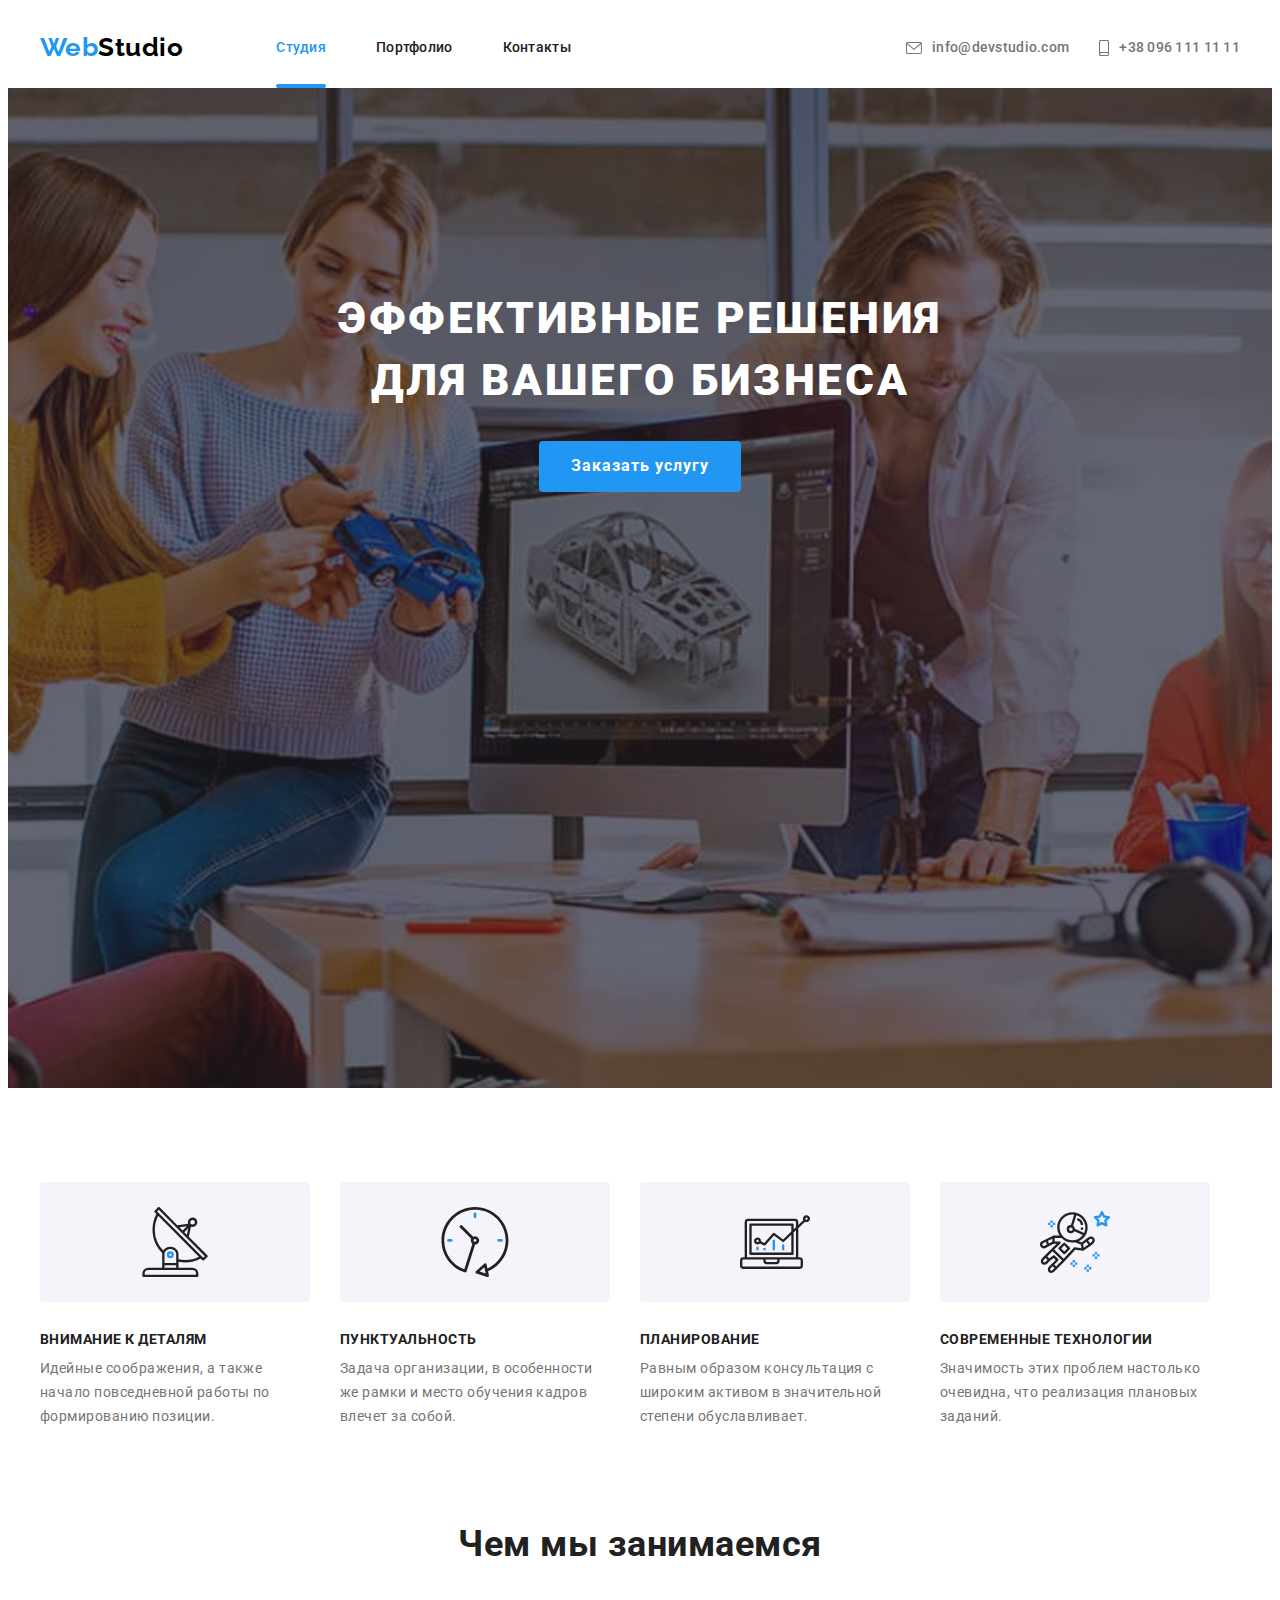
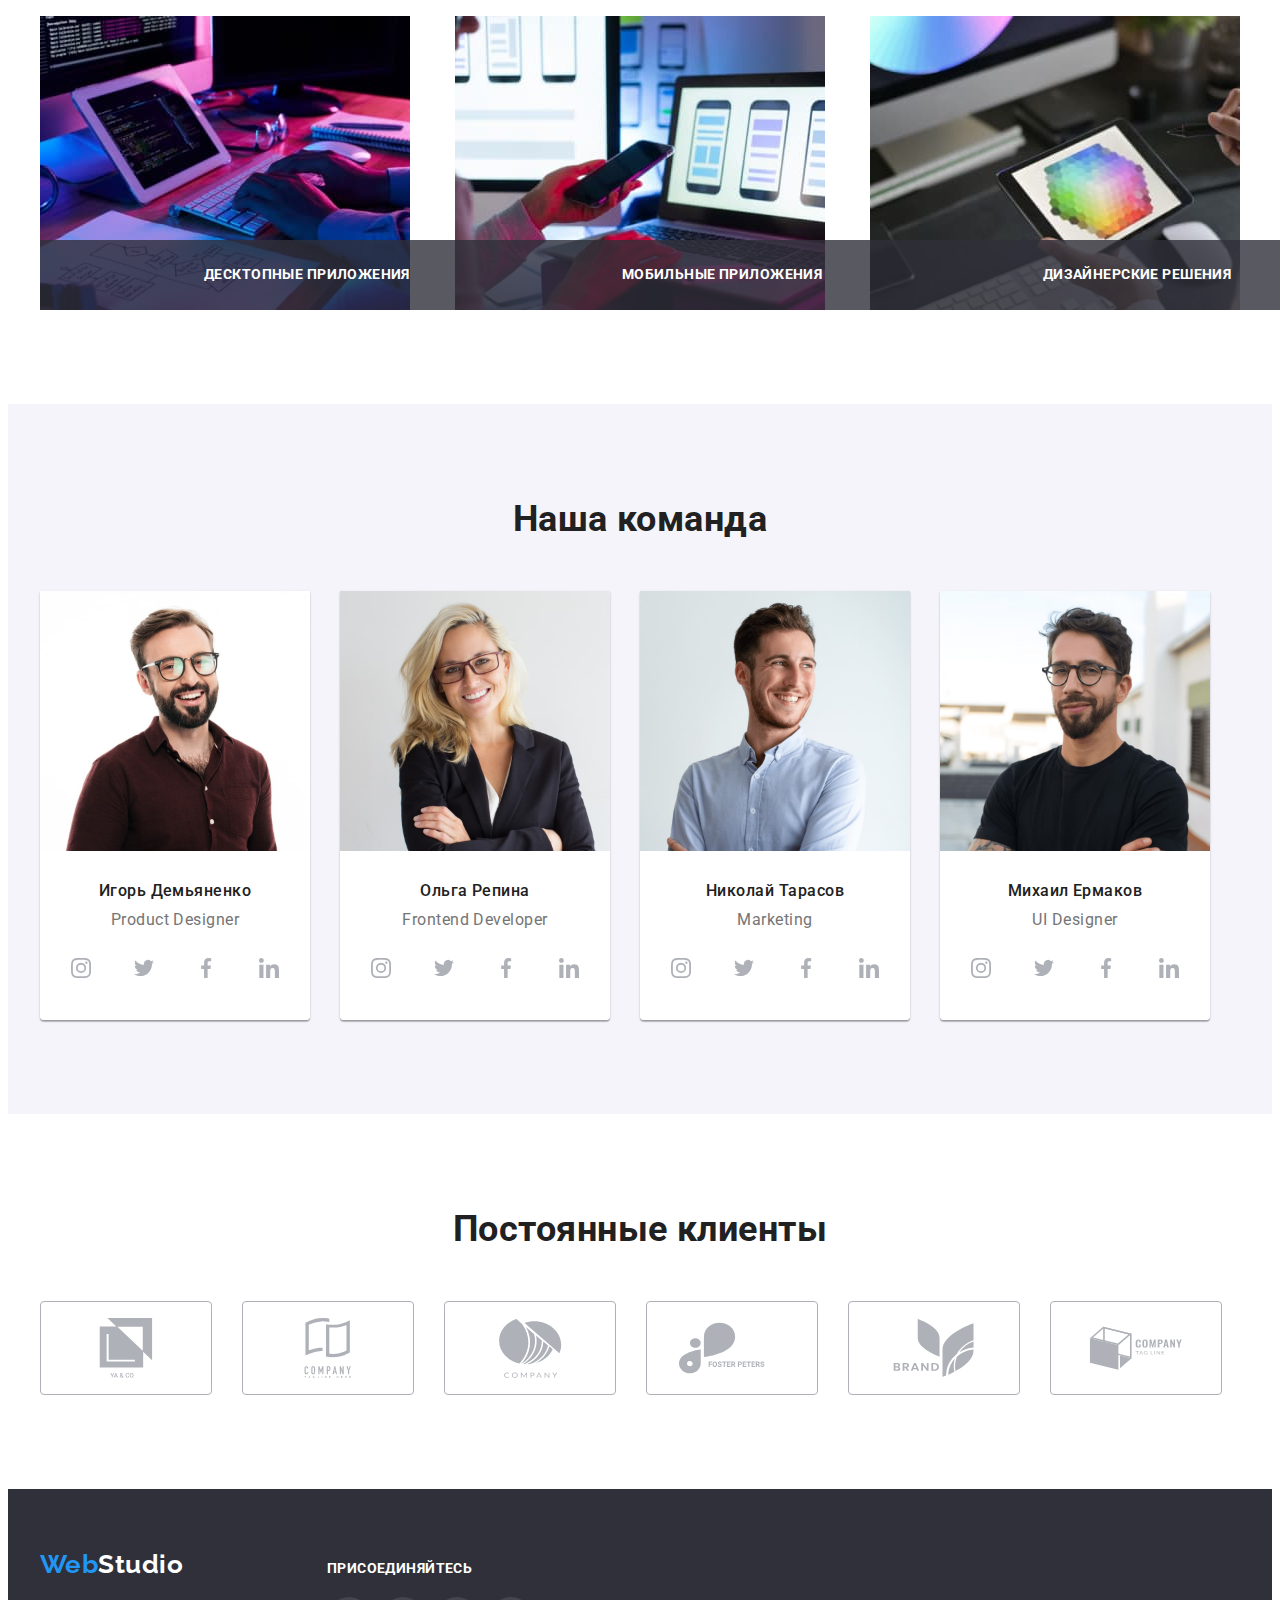
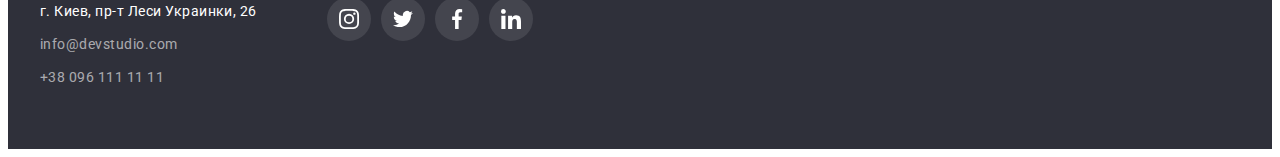
==== index.html @ 63c19084 "added files" ====
<!DOCTYPE html>
<html lang="ru">
<head>
    <meta charset="UTF-8">
    <meta name="viewport" content="width=device-width, initial-scale=1.0">
    <title>WebStudio</title>
    <link rel="preconnect" href="https://fonts.gstatic.com">
    <link rel="stylesheet" href="https://cdnjs.cloudflare.com/ajax/libs/animate.css/4.1.1/animate.min.css"/>   
    <link href="https://fonts.googleapis.com/css2?family=Raleway:wght@700&family=Roboto:wght@400;500;700;900&display=swap" rel="stylesheet">
    <link rel="stylesheet" href="https://cdnjs.cloudflare.com/ajax/libs/modern-normalize/1.0.0/modern-normalize.min.css" integrity="sha512-ISS7cAi1PEhQ8jnbJpJZMd29NlhNj4AWYyLOSp2CE/CsHxTCu+r+t0D2yoJudVrd0/8fTVPUVDzY5Tvli75u/g==" crossorigin="anonymous" />
    <link rel="stylesheet" href="./css/style.css">
</head>
<body>

    <!-- Header -->
    <header class="page-header">
        <div class="container header-container">
            <nav class="page-nav">
                <a href="./index.html" class="header-logo animate__rubberBand"><span class="web-logo">Web</span>Studio</a>
    
                <ul class="nav-list list">
                    <li class="item">
                        <a href="./index.html" class="link current">Студия</a>
                    </li>
                    <li class="item">
                        <a href="./portfolio.html" class="link">Портфолио</a>
                    </li>
                    <li class="item">
                        <a href="#!" class="link">Контакты</a>
                    </li>
                </ul>
            </nav>  
                <ul class="contacts-list list">
                    <li class="item">
                        <a href="mailto:info@devstudio.com" class="link">
                            <svg class="icon" width="16" height="12" >
                                <use href="./img/symbol-defs.svg#envelope"></use>
                            </svg>
                            info@devstudio.com
                        </a>
                    </li>
                    <li class="item">
                        <a href="tel:+380961111111" class="link">
                            <svg class="icon" width="10" height="16">
                                <use href="./img/symbol-defs.svg#smartphone"></use>
                            </svg>
                            +38 096 111 11 11
                        </a>
                    </li>
                </ul>
        </div>
    </header>

    <main>
            <!-- Hero section -->
            <section class="hero-section">
                <h1>Эффективные решения <br> для вашего бизнеса</h1>
                <button data-modal-open type="button">Заказать услугу</button>
            </section>
            
            <!-- Benefits -->
            <section class="benefits section-padding">
                <div class="container">   
                    <h2 class="visually-hidden">Особенности</h2>
                    <ul class="benefits-list list">
                        
                        <li class="item">
                            <div class="icon-container">
                               <svg class="icon" width="70" height="70"> 
                                    <use href="./img/symbol-defs.svg#antenna-icon"></use>
                               </svg> 
                            </div>
                            <h3 class="title">Внимание к деталям</h3>
                            <p>Идейные соображения, а также начало повседневной работы по формированию позиции.</p>
                        </li>

                        <li class="item">
                            <div class="icon-container">
                                <svg class="icon" width="70" height="70">
                                    <use href="./img/symbol-defs.svg#clock-icon"></use>
                                </svg>
                            </div>
                            <h3 class="title">Пунктуальность</h3>
                            <p>Задача организации, в особенности же рамки и место обучения кадров влечет за собой.</p>
                        </li>

                        <li class="item">
                            <div class="icon-container">
                                <svg class="icon" width="70" height="70">
                                    <use href="./img/symbol-defs.svg#diagram-icon"></use>
                                </svg>
                            </div>
                            <h3 class="title">Планирование</h3>
                            <p>Равным образом консультация с широким активом в значительной степени обуславливает.</p>
                        </li>

                        <li class="item">
                            <div class="icon-container">
                                <svg class="icon" width="70" height="70">
                                    <use href="./img/symbol-defs.svg#astronaut-icon"></use>
                                </svg>
                            </div>
                            <h3 class="title">Современные технологии</h3>
                            <p>Значимость этих проблем настолько очевидна, что реализация плановых заданий.</p>
                        </li>
                    </ul>
                </div>
            </section>

            <!-- What we're doing -->
            <section class="occupation">
                <div class="container">
                    <h2>Чем мы занимаемся</h2>
                    <ul class="occupation-list list">
                        <li class="item">
                            <div class="occupation-tumb">
                                <img src="./img/box1.jpg" alt="Десктопные приложения" width="370" height="294">
                                <p class="text">Десктопные приложения</p>
                            </div>
                        </li>
                        <li class="item">
                            <div class="occupation-tumb">
                                <img src="./img/box2.jpg" alt="Мобильные приложения" width="370" height="294">
                                <p class="text">Мобильные приложения</p>
                            </div>
                        </li>
                        <li class="item">
                            <div class="occupation-tumb">
                                <img src="./img/box3.jpg" alt="Дизайнерские решения" width="370" height="294">
                                <p class="text">Дизайнерские решения</p>
                            </div>
                        </li>
                    </ul>
                </div> 
            </section>
            

            <!-- Our Team -->
            <section class="team-section section-padding">
                <div class="container">
                    <h2>Наша команда</h2>
                    <ul class="team-section-list list">
                        <li class="item">
                            <img class="image" src="./img/teambox1.jpg" alt="Игорь Демьяненко" width="270" height="260">
                            <div class="desc">
                                <h3 class="title">Игорь Демьяненко</h3>
                                <p class="text" lang="en">Product Designer</p>
                                
                                <ul class="social-list list">
                                    <li class="item">
                                        <a href="https://www.instagram.com/" target="_blank" rel="noopener noreferrer" class="link" aria-label="instagram">
                                            <svg class="icon" width="20" height="20">
                                                <use href="./img/symbol-defs.svg#instagram"></use>
                                            </svg>
                                        </a>
                                    </li>
                                    <li class="item">
                                        <a href="https://twitter.com/" target="_blank" rel="noopener noreferrer" class="link" aria-label="twitter">
                                            <svg class="icon" width="20" height="20">
                                                <use href="./img/symbol-defs.svg#twitter"></use>
                                            </svg>
                                        </a>
                                    </li>
                                    <li class="item">
                                        <a href="https://www.facebook.com/" target="_blank" rel="noopener noreferrer" class="link" aria-label="facebook">
                                            <svg class="icon" width="20" height="20">
                                                <use href="./img/symbol-defs.svg#facebook"></use>
                                            </svg>
                                        </a>
                                    </li>
                                    <li class="item">
                                        <a href="https://www.linkedin.com/" target="_blank" rel="noopener noreferrer" class="link" aria-label="linkedin">
                                            <svg class="icon" width="20" height="20">
                                                <use href="./img/symbol-defs.svg#linkedin"></use>
                                            </svg>
                                        </a>
                                    </li>
                                </ul>
                            </div>
                            
                        </li>

                        <li class="item">
                            <img class="image" src="./img/teambox2.jpg" alt="Ольга Репина" width="270" height="260">
                            <div class="desc">
                                <h3 class="title">Ольга Репина</h3>
                                <p class="text" lang="en">Frontend Developer</p>
                               
                                <ul class="social-list list">
                                    <li class="item">
                                        <a href="https://www.instagram.com/" target="_blank" rel="noopener noreferrer" class="link" aria-label="instagram">
                                            <svg class="icon" width="20" height="20">
                                                <use href="./img/symbol-defs.svg#instagram"></use>
                                            </svg>
                                        </a>
                                    </li>
                                    <li class="item">
                                        <a href="https://twitter.com/" target="_blank" rel="noopener noreferrer" class="link" aria-label="twitter">
                                            <svg class="icon" width="20" height="20">
                                                <use href="./img/symbol-defs.svg#twitter"></use>
                                            </svg>
                                        </a>
                                    </li>
                                    <li class="item">
                                        <a href="https://www.facebook.com/" target="_blank" rel="noopener noreferrer" class="link" aria-label="facebook">
                                            <svg class="icon" width="20" height="20">
                                                <use href="./img/symbol-defs.svg#facebook"></use>
                                            </svg>
                                        </a>
                                    </li>
                                    <li class="item">
                                        <a href="https://www.linkedin.com/" target="_blank" rel="noopener noreferrer" class="link" aria-label="linkedin">
                                            <svg class="icon" width="20" height="20">
                                                <use href="./img/symbol-defs.svg#linkedin"></use>
                                            </svg>
                                        </a>
                                    </li>
                                </ul>
                            </div>
                        </li>

                        <li class="item">
                            <img class="image" src="./img/teambox3.jpg" alt="Николай Тарасов" width="270" height="260">
                            <div class="desc">
                                <h3 class="title">Николай Тарасов</h3>
                                <p class="text" lang="en">Marketing</p>

                                <ul class="social-list list">
                                    <li class="item">
                                        <a href="https://www.instagram.com/" target="_blank" rel="noopener noreferrer" class="link" aria-label="instagram">
                                            <svg class="icon" width="20" height="20">
                                                <use href="./img/symbol-defs.svg#instagram"></use>
                                            </svg>
                                        </a>
                                    </li>
                                    <li class="item">
                                        <a href="https://twitter.com/" target="_blank" rel="noopener noreferrer" class="link" aria-label="twitter">
                                            <svg class="icon" width="20" height="20">
                                                <use href="./img/symbol-defs.svg#twitter"></use>
                                            </svg>
                                        </a>
                                    </li>
                                    <li class="item">
                                        <a href="https://www.facebook.com/" target="_blank" rel="noopener noreferrer" class="link" aria-label="facebook">
                                            <svg class="icon" width="20" height="20">
                                                <use href="./img/symbol-defs.svg#facebook"></use>
                                            </svg>
                                        </a>
                                    </li>
                                    <li class="item">
                                        <a href="https://www.linkedin.com/" target="_blank" rel="noopener noreferrer" class="link" aria-label="linkedin">
                                            <svg class="icon" width="20" height="20">
                                                <use href="./img/symbol-defs.svg#linkedin"></use>
                                            </svg>
                                        </a>
                                    </li>
                                </ul>
                            </div>
                        </li>

                        <li class="item">
                            <img class="image" src="./img/teambox4.jpg" alt="Михаил Ермаков" width="270" height="260">
                            <div class="desc">
                                <h3 class="title">Михаил Ермаков</h3>
                                <p class="text" lang="en">UI Designer</p>

                                <ul class="social-list list">
                                    <li class="item">
                                        <a href="https://www.instagram.com/" target="_blank" rel="noopener noreferrer" class="link" aria-label="instagram">
                                            <svg class="icon" width="20" height="20">
                                                <use href="./img/symbol-defs.svg#instagram"></use>
                                            </svg>
                                        </a>
                                    </li>
                                    <li class="item">
                                        <a href="https://twitter.com/" target="_blank" rel="noopener noreferrer" class="link" aria-label="twitter">
                                            <svg class="icon" width="20" height="20">
                                                <use href="./img/symbol-defs.svg#twitter"></use>
                                            </svg>
                                        </a>
                                    </li>
                                    <li class="item">
                                        <a href="https://www.facebook.com/" target="_blank" rel="noopener noreferrer" class="link" aria-label="facebook">
                                            <svg class="icon" width="20" height="20">
                                                <use href="./img/symbol-defs.svg#facebook"></use>
                                            </svg>
                                        </a>
                                    </li>
                                    <li class="item">
                                        <a href="https://www.linkedin.com/" target="_blank" rel="noopener noreferrer" class="link" aria-label="linkedin">
                                            <svg class="icon" width="20" height="20">
                                                <use href="./img/symbol-defs.svg#linkedin"></use>
                                            </svg>
                                        </a>
                                    </li>
                                </ul>
                            </div> 
                        </li>
                    </ul>
                </div>    
            </section>

            <!-- Regular Customers -->
            <section class="customers section-padding">
                <div class="container">
                    <h2>Постоянные клиенты</h2>
                    <ul class="customers-list list">
                        <li class="item">
                            <a href="#!" class="link" aria-label="Клиент 1">
                                <svg class="icon" width="106" height="60">
                                    <use href="./img/symbol-defs.svg#client-1"></use>
                                </svg>
                            </a>
                        </li>
                        <li class="item">
                            <a href="#!" class="link" aria-label="Клиент 2">
                                <svg class="icon" width="106" height="60">
                                    <use href="./img/symbol-defs.svg#client-2"></use>
                                </svg>
                            </a>
                        </li>
                        <li class="item">
                            <a href="#!" class="link" aria-label="Клиент 3">
                                <svg class="icon" width="106" height="60">
                                    <use href="./img/symbol-defs.svg#client-3"></use>
                                </svg>
                            </a>
                        </li>
                        <li class="item">
                            <a href="#!" class="link" aria-label="Клиент 4">
                                <svg class="icon" width="106" height="60">
                                    <use href="./img/symbol-defs.svg#client-4"></use>
                                </svg>
                            </a>
                        </li>
                        <li class="item">
                            <a href="#!" class="link" aria-label="Клиент 5">
                                <svg class="icon" width="106" height="60">
                                    <use href="./img/symbol-defs.svg#client-5"></use>
                                </svg>
                            </a>
                        </li>
                        <li class="item">
                            <a href="#!" class="link" aria-label="Клиент 6">
                                <svg class="icon" width="94" height="44">
                                    <use href="./img/symbol-defs.svg#client-6"></use>
                                </svg>
                            </a>
                        </li>
                    </ul>
                </div>
            </section>
    </main>
    
    <!-- Footer -->
    <footer class="page-footer">
        <div class="container">
            <div class="address-container">
                <a href="./index.html" class="footer-logo"><span class="web-logo">Web</span>Studio</a>
        
                <address>
                    <ul class="address-list list">
                        <li class="footer-item item-link"><a href="https://goo.gl/maps/jZqZyX6BY9Eupkvq6" target="_blank" rel="noopener noreferrer" class="link">г. Киев, пр-т Леси Украинки, 26</a></li>
                        <li class="footer-item"><a href="mailto:info@devstudio.com" class="link">info@devstudio.com</a></li>
                        <li class="footer-item"><a href="tel:+380961111111" class="link">+38 096 111 11 11</a></li>
                    </ul>
                </address>
            </div>
            <div class="join-container">
                <b class="title">Присоединяйтесь</b>
                <ul class="join-list list">
                    <li class="item">
                        <a href="https://www.instagram.com/" target="_blank" rel="noopener noreferrer" class="link" aria-label="intagram">
                            <svg class="icon" width="20" height="20">
                                <use href="./img/symbol-defs.svg#instagram"></use>
                            </svg>
                        </a>
                    </li>
                    <li class="item">
                        <a href="https://twitter.com/" target="_blank" rel="noopener noreferrer" class="link" aria-label="twitter">
                            <svg class="icon" width="20" height="20">
                                <use href="./img/symbol-defs.svg#twitter"></use>
                            </svg>
                        </a>
                    </li>
                    <li class="item">
                        <a href="https://www.facebook.com/" target="_blank" rel="noopener noreferrer" class="link" aria-label="facebook">
                            <svg class="icon" width="20" height="20">
                                <use href="./img/symbol-defs.svg#facebook"></use>
                            </svg>
                        </a>
                    </li>
                    <li class="item">
                        <a href="https://www.linkedin.com/" target="_blank" rel="noopener noreferrer" class="link" aria-label="linkedin">
                            <svg class="icon" width="20" height="20">
                                <use href="./img/symbol-defs.svg#linkedin"></use>
                            </svg>
                        </a>
                    </li>
                </ul>
            </div>
        </div>
    </footer>

    <!-- Modal Window -->
    <div data-modal class="backdrop is-hidden">
        <div class="modal-window">
            <button data-modal-close class="modal-button" type="button">
                <svg class="icon" width="18" height="18">
                    <use href="./img/symbol-defs.svg#close-btn"></use>
                </svg>
            </button>
            
        </div>
    </div>
    <script src="./js/modal.js"></script>
</body>
</html>
---- css/style.css ----
:root {
  --primary-text-color: #757575;
  --title-text-color: #212121;
  --accent-color: #2196f3;
  --primary-white-color: #ffffff;
  --secondary-color: #f5f4fa;
  --footer-link-color: rgba(255, 255, 255, 0.6);
  --icon-color: #afb1b8;
}

body {
  color: var(--primary-text-color);
  background: var(--primary-white-color);

  font-family: Roboto, sans-serif;
  font-weight: normal;
  font-style: normal;
  letter-spacing: 0.03em;
}

h1,
h2,
h3,
p,
ul {
  padding: 0;
  margin: 0;
}

img {
  display: block;
}

.visually-hidden {
  position: absolute;
  width: 1px;
  height: 1px;
  margin: -1px;
  border: 0;
  padding: 0;
  white-space: nowrap;
  clip-path: inset(100%);
  clip: rect(0 0 0 0);
  overflow: hidden;
}

.list {
  list-style: none;
}

/* .link {
  text-decoration: none;
} */

/* ------------ Container ------------ */

.container {
  width: 1200px;
  padding-left: 15px;
  padding-right: 15px;
  margin-left: auto;
  margin-right: auto;
}

.section-padding {
  padding-top: 94px;
  padding-bottom: 94px;
}

/*------------ Header -----------------*/
.header {
  border: 1px solid #ececec;
}

.header-container {
  display: flex;
  justify-content: space-between;
  align-items: center;
}

.header-logo {
  margin-right: 93px;

  font-family: Raleway, sans-serif;
  font-weight: bold;
  font-size: 26px;
  line-height: 1.2;
  text-decoration: none;
  color: #000000;
}

.animate__rubberBand {
  animation-duration: 600ms;
}

.web-logo {
  color: var(--accent-color);
}

.page-nav {
  display: flex;
  align-items: center;
}

.nav-list {
  display: flex;
}

/* .nav-list > .item:not(:last-child) {
  margin-right: 50px;
} */

.nav-list > .item + .item {
  margin-left: 50px;
}

.contacts-list {
  display: flex;
}

.nav-list .link {
  display: block;
  justify-content: center;
  padding-top: 32px;
  padding-bottom: 32px;

  font-weight: 500;
  font-size: 14px;
  line-height: 1.1;
  text-decoration: none;
  letter-spacing: 0.02em;
  color: var(--title-text-color);

  transition: color 250ms cubic-bezier(0.4, 0, 0.2, 1);
}

.nav-list .link:hover,
.nav-list .link:focus {
  outline: none;
  color: var(--accent-color);
}

.nav-list .current {
  color: var(--accent-color);
  padding-bottom: 0px;
}

.nav-list .current::after {
  content: '';
  display: block;
  width: 100%;
  height: 4px;
  margin-top: 28px;
  border-radius: 4px;
  background: #2196f3;
}

.contacts-list > .item + .item {
  margin-left: 30px;
}

.contacts-list .link {
  display: inline-flex;
  align-items: center;
  padding-top: 32px;
  padding-bottom: 32px;

  font-weight: 500;
  font-size: 14px;
  line-height: 1.1;
  text-decoration: none;
  letter-spacing: 0.02em;

  color: var(--primary-text-color);

  transition: color 250ms cubic-bezier(0.4, 0, 0.2, 1);
}

.contacts-list .link:hover,
.contacts-list .link:focus {
  outline: none;
  color: var(--accent-color);
  animation: heartBeat;
  animation-duration: 600ms;
}

.contacts-list .icon {
  border: 0;
  margin-right: 10px;
  fill: currentColor;
}

/*---------- Hero section ------------*/

.hero-section {
  max-width: 1600px;
  height: 600px;
  padding-top: 200px;
  padding-bottom: 200px;
  margin: 0 auto;

  text-align: center;

  background-color: #c4c4c4;
  background-image: linear-gradient(
      to right,
      rgba(47, 48, 58, 0.4),
      rgba(47, 48, 58, 0.4)
    ),
    url('../img/header-img.jpg');
  background-repeat: no-repeat;
  background-position: center;
  background-size: cover;
}

.hero-section > h1 {
  margin-bottom: 30px;

  font-weight: 900;
  font-size: 44px;
  line-height: 1.4;
  letter-spacing: 0.06em;
  text-transform: uppercase;
  color: var(--primary-white-color);
}

.hero-section > button {
  min-width: 200px;
  padding: 10px 32px;

  font-family: inherit;
  font-weight: bold;
  font-size: 16px;
  line-height: 1.9;
  letter-spacing: 0.06em;
  cursor: pointer;
  border-style: none;
  border-radius: 4px;

  color: var(--primary-white-color);
  background-color: var(--accent-color);

  transition: background-color 250ms cubic-bezier(0.4, 0, 0.2, 1);
}

.hero-section > button:hover,
.hero-section > button:focus {
  background-color: #188ce8;
}

/*-------------- Benefits -----------------*/

.benefits-list {
  display: flex;
}

.benefits-list > .item + .item {
  margin-left: 30px;
}

.benefits-list > .item {
  flex-basis: 270px;
}

.benefits-list .icon-container {
  display: flex;
  justify-content: center;
  align-items: center;
  height: 120px;
  margin-bottom: 30px;

  background-color: var(--secondary-color);
  border-radius: 4px;
}

/* .benefits-list > .item::before {
  display: block;
  height: 120px;
  margin-bottom: 30px;
  content: "";
  background-size: 70px;
  background-repeat: no-repeat;
  background-position: center;
  background-color: var(--secondary-color);
  border-radius: 4px;
}
.benefits-list .icon-details::before {
  background-image: url(../img/antenna-icon.svg);
}
.benefits-list .icon-punctuality::before {
  background-image: url(../img/clock-icon.svg);
}
.benefits-list .icon-planning::before {
  background-image: url(../img/diagram-icon.svg);
}
.benefits-list .icon-technologies::before {
  background-image: url(../img/astronaut-icon.svg);
} */

.benefits-list .title {
  margin-bottom: 10px;

  font-weight: 700;
  font-size: 14px;
  line-height: 1.1;
  text-transform: uppercase;
  color: var(--title-text-color);
}

.benefits-list p {
  font-size: 14px;
  line-height: 1.7;
}

/*---------- What we're doing ----------*/

.occupation {
  padding-bottom: 94px;
}

.occupation-list {
  display: flex;
  justify-content: space-between;
}

.occupation-tumb {
  position: relative;
}

.occupation-tumb > .text {
  position: absolute;
  bottom: 0;
  width: 370px;
  padding: 27px 82px;

  font-weight: bold;
  font-size: 14px;
  line-height: 1.14;
  text-align: center;
  letter-spacing: 0.03em;
  text-transform: uppercase;
  color: var(--primary-white-color);
  background: rgba(47, 48, 58, 0.8);
  overflow: auto;
}

/*---------- What we're doing and Our Team ----------*/

.occupation h2,
.team-section h2 {
  margin-bottom: 50px;

  font-weight: 700;
  font-size: 36px;
  line-height: 1.2;
  text-align: center;

  color: var(--title-text-color);
}

/*---------- Our Team ----------*/

.team-section {
  background-color: var(--secondary-color);
}

.team-section-list {
  display: flex;
  flex-wrap: wrap;
  margin-top: -30px;
  margin-left: -30px;
}

.team-section-list > .item {
  margin-top: 30px;
  margin-left: 30px;

  box-shadow: 0px 1px 3px rgba(0, 0, 0, 0.12), 0px 1px 1px rgba(0, 0, 0, 0.14),
    0px 2px 1px rgba(0, 0, 0, 0.2);
  border-radius: 0px 0px 4px 4px;
}

.team-section-list .desc {
  width: 270px;
  padding: 30px 0;
  background-color: #fff;
  border-radius: 0px 0px 4px 4px;
}

.team-section-list .title {
  margin-bottom: 10px;

  font-weight: 500;
  font-size: 16px;
  line-height: 1.2;
  color: var(--title-text-color);
  text-align: center;
}

.team-section-list .text {
  margin-bottom: 16px;

  text-align: center;
  font-size: 16px;
  line-height: 1.2;
}

.social-list {
  display: flex;
  justify-content: space-evenly;
}

.social-list .link {
  display: flex;
  align-items: center;
  justify-content: center;
  width: 44px;
  height: 44px;
  color: var(--icon-color);

  transition: background-color 250ms cubic-bezier(0.4, 0, 0.2, 1),
    color 250ms cubic-bezier(0.4, 0, 0.2, 1),
    border-radius 250ms cubic-bezier(0.4, 0, 0.2, 1);
}

.social-list .link:hover,
.social-list .link:focus {
  border-radius: 50%;
  outline: none;
  color: var(--secondary-color);
  background-color: var(--accent-color);
}

.social-list .icon {
  fill: currentColor;
}

/*---------- Regular Customers ----------*/

.customers h2 {
  margin-bottom: 50px;

  font-weight: 700;
  font-size: 36px;
  line-height: 1.2;
  text-align: center;

  color: var(--title-text-color);
}

.customers-list {
  display: flex;
}
.customers-list > .item:not(:last-child) {
  margin-right: 30px;
}

.customers-list .link {
  display: flex;
  justify-content: center;
  align-items: center;
  width: 170px;
  height: 92px;

  border: 1px solid #afb1b8;
  border-radius: 4px;
  color: var(--icon-color);

  transition: border 250ms cubic-bezier(0.4, 0, 0.2, 1),
    color 250ms cubic-bezier(0.4, 0, 0.2, 1);
}

.customers-list .link:hover,
.customers-list .link:focus {
  outline: none;
  border: 1px solid #2196f3;
  color: var(--accent-color);
  animation: swing;
  animation-duration: 500ms;
}

.customers-list .icon {
  fill: currentColor;
}

/*------------- Footer ---------------*/

.page-footer {
  padding: 60px 0;

  background-color: #2f303a;
}

.page-footer .container {
  display: flex;
  align-items: baseline;
}

.footer-logo {
  display: inline-block;
  margin-bottom: 20px;

  font-family: Raleway, sans-serif;
  font-weight: bold;
  font-size: 26px;
  line-height: 1.2;
  text-decoration: none;
  color: var(--primary-white-color);
}

.address-list > .footer-item + .footer-item {
  margin-top: 9px;
}

.footer-item > .link {
  font-size: 14px;
  line-height: 1.7;
  font-style: normal;
  text-decoration: none;
  color: var(--footer-link-color);

  transition: color 250ms cubic-bezier(0.4, 0, 0.2, 1);
}

.item-link > .link {
  color: var(--primary-white-color);
}

.footer-item > .link:hover,
.footer-item > .link:focus {
  outline: none;
  color: var(--accent-color);
  animation: bounceIn 600ms cubic-bezier(0.4, 0, 0.2, 1);
}

.address-container {
  align-items: baseline;
  margin-right: 70px;
}

.join-container > .title {
  display: block;
  margin-bottom: 20px;

  font-weight: bold;
  font-size: 14px;
  line-height: 1.14;
  letter-spacing: 0.03em;
  text-transform: uppercase;

  color: var(--primary-white-color);
}

.join-list {
  display: flex;
}

.join-list .item + .item {
  margin-left: 10px;
}

.join-list .link {
  display: flex;
  justify-content: center;
  align-items: center;
  width: 44px;
  height: 44px;
  border-radius: 50%;
  cursor: pointer;
  color: var(--primary-white-color);
  background-color: rgba(255, 255, 255, 0.1);

  transition: background-color 250ms cubic-bezier(0.4, 0, 0.2, 1);
}

.join-list .link:hover,
.join-list .link:focus {
  outline: none;
  background-color: var(--accent-color);
}

.join-list .icon {
  fill: currentColor;
}

/*------------- Modal Window -------------*/

.backdrop {
  position: fixed;
  top: 0;
  left: 0;
  width: 100vw;
  height: 100vh;
  background: rgba(0, 0, 0, 0.2);
  z-index: 100;

  transition: opacity 250ms cubic-bezier(0.4, 0, 0.2, 1),
    visibility 250ms cubic-bezier(0.4, 0, 0.2, 1);
}

.is-hidden {
  opacity: 0;
  pointer-events: none;
  visibility: hidden;
}

.modal-window {
  position: absolute;
  top: 50%;
  left: 50%;
  width: 528px;
  height: 581px;
  transform: translate(-50%, -50%);

  background-color: var(--primary-white-color);
  border-radius: 4px;
  box-shadow: 0px 1px 3px rgba(0, 0, 0, 0.12), 0px 1px 1px rgba(0, 0, 0, 0.14),
    0px 2px 1px rgba(0, 0, 0, 0.2);
}

.modal-button {
  display: flex;
  justify-content: center;
  align-items: center;
  position: absolute;
  top: 8px;
  right: 8px;
  width: 30px;
  height: 30px;
  padding: 0;

  background-color: var(--primary-white-color);
  border: 1px solid rgba(0, 0, 0, 0.1);
  border-radius: 50%;
  cursor: pointer;
  transition: color 250ms cubic-bezier(0.4, 0, 0.2, 1);
}

.modal-button .icon {
  fill: currentColor;
}

.modal-button:hover {
  color: var(--accent-color);
}

/*------------- Portfolio -------------*/

.projects-filters {
  display: flex;
  justify-content: center;
  margin-bottom: 50px;
}

.projects-filters > .item:not(:last-child) {
  margin-right: 8px;
}

.projects-filters button {
  padding: 6px 22px;
  min-width: 73px;

  font-family: inherit;
  font-weight: 500;
  font-size: 16px;
  line-height: 1.6;
  cursor: pointer;
  text-align: center;
  border-style: none;
  border-radius: 4px;
  background: var(--secondary-color);

  transition: background-color 250ms cubic-bezier(0.4, 0, 0.2, 1),
    color 500ms cubic-bezier(0.4, 0, 0.2, 1),
    box-shadow 250ms cubic-bezier(0.4, 0, 0.2, 1);
}

.projects-filters button:hover,
.projects-filters button:focus {
  outline: none;
  background-color: var(--accent-color);
  color: var(--primary-white-color);
  box-shadow: 0px 3px 1px rgba(0, 0, 0, 0.1), 0px 1px 2px rgba(0, 0, 0, 0.08),
    0px 2px 2px rgba(0, 0, 0, 0.12);
}

.projects-card {
  display: flex;
  flex-wrap: wrap;

  margin-left: -30px;
  margin-top: -30px;
}

.projects-card > .item {
  /* -----------   1 способ сетки
  width: calc((100% - 60px) / 3 );

  margin-right: 30px;
  margin-bottom: 30px;  
  */

  flex-basis: calc(100% / 3 - 30px);
  margin-left: 30px;
  margin-top: 30px;
}

/* ----------   1 способ сетки
.projects-card > .item:nth-child(3n) {
  margin-right: 0;
}

.projects-card > .item:nth-last-child(-n + 3) {
  margin-bottom: 0;
} */

/* ----- Альтернатива отступов
.projects-card > .item:not(:nth-child(3n)) {
margin-right: 30px;
}

.projects-card > .item:not(:nth-last-child(-n + 3)) {
  margin-bottom: 30px;
} */

.projects-card .link {
  display: block;
  text-decoration: none;
}

.projects-card .link:hover,
.projects-card .link:focus {
  outline: none;
  box-shadow: 0px 1px 1px rgba(0, 0, 0, 0.12), 0px 4px 4px rgba(0, 0, 0, 0.06),
    1px 4px 6px rgba(0, 0, 0, 0.16);
}

.projects-card .link:hover .overlay-text {
  transform: translateY(0);
}

.project-overlay {
  position: relative;
  overflow: hidden;
}

.project-overlay > .overlay-text {
  padding: 63px 24px;

  position: absolute;
  top: 0;
  left: 0;

  font-size: 18px;
  line-height: 1.6;
  letter-spacing: 0.03em;
  color: var(--primary-white-color);
  background: rgba(33, 150, 243, 0.9);
  opacity: 0;
  transform: translateY(100%);
  transition: transform 300ms cubic-bezier(0.4, 0, 0.2, 1),
    opacity 250ms cubic-bezier(0.4, 0, 0.2, 1);
  overflow: auto;
}

.projects-card .link:hover .overlay-text,
.projects-card .link:focus .overlay-text {
  transform: translateY(0);
  opacity: 1;
  outline: none;
}

.project-content {
  width: 370px;
  border: 1px solid #eeeeee;
  padding: 20px 24px;
}

.project-content > .title {
  margin-bottom: 4px;

  font-weight: 700;
  font-style: normal;
  font-size: 18px;
  line-height: 2.1;
  letter-spacing: 0.06em;

  color: var(--title-text-color);
}

.project-content > .text {
  font-size: 16px;
  line-height: 1.9;

  color: var(--primary-text-color);
}
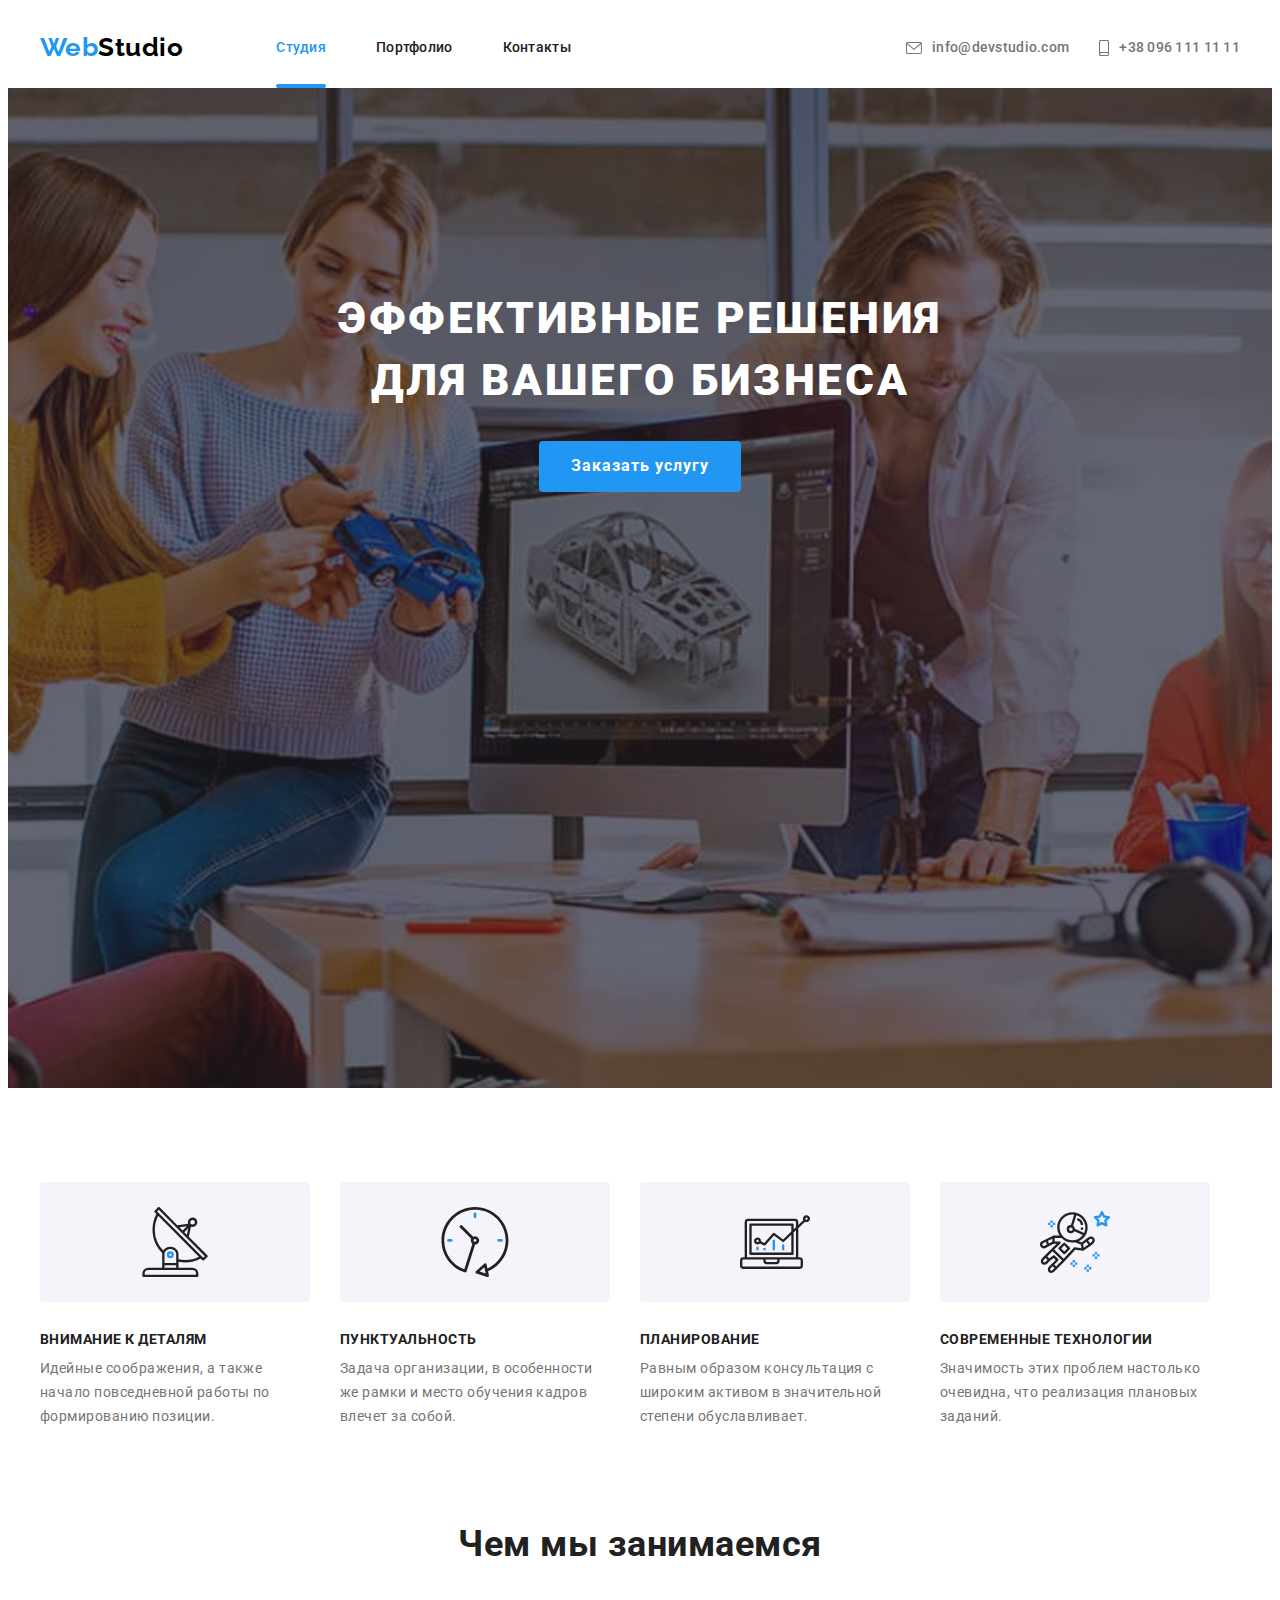
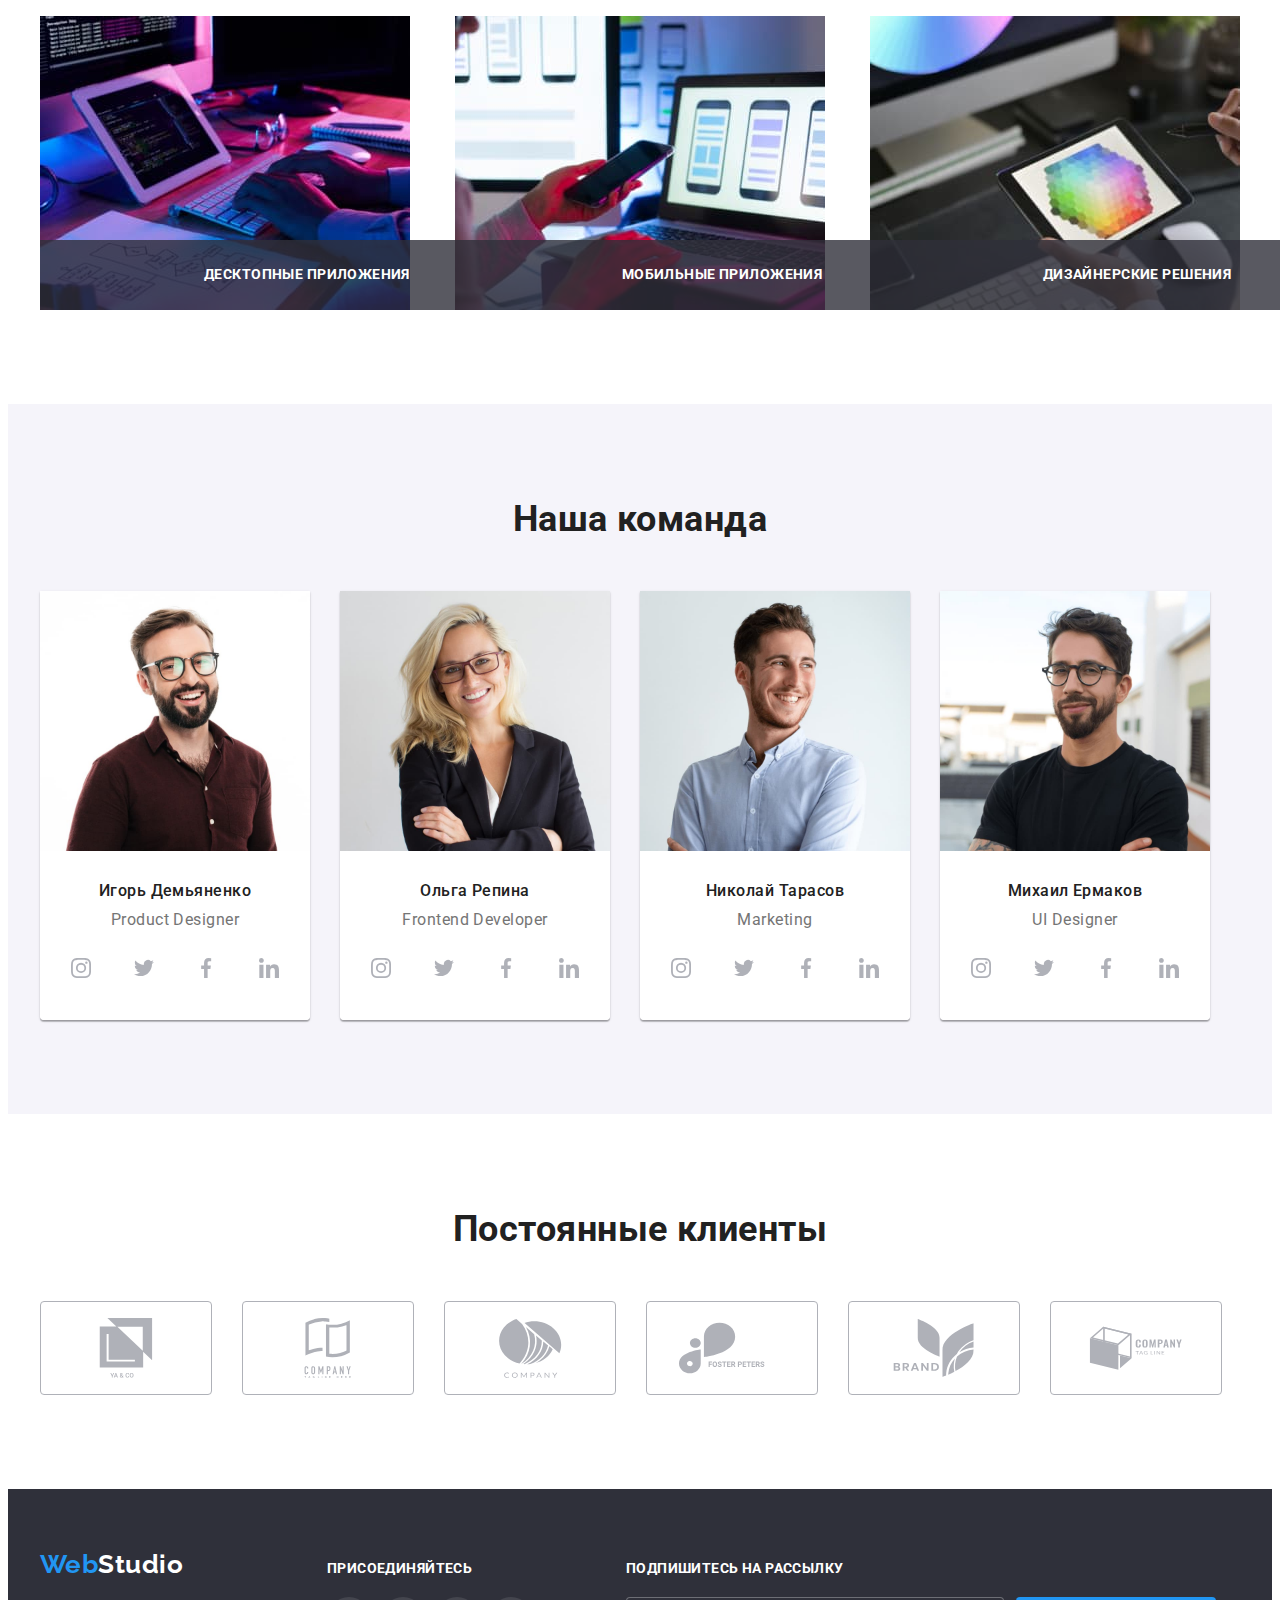
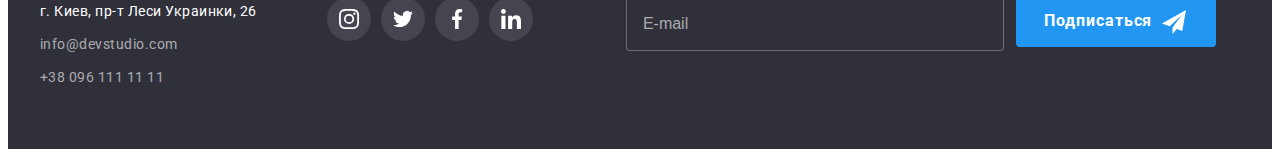
==== commit 3f08aaac: "new commit - new chenges" ====
--- a/index.html
+++ b/index.html
@@ -399,18 +399,73 @@
                     </li>
                 </ul>
             </div>
+            <form class="subscribe-form">
+                <label for="e-mail" class="title">Подпишитесь на рассылку</label>
+                <div class="subscribe-conteiner">
+                    <input class="subscribe-input" method="GET" type="email" name="subscribe-email" id="e-mail" placeholder="E-mail" required>
+                    <button class="submit-button" type="submit"> 
+                        Подписаться
+                        <svg class="icon" width="24" height="24">
+                            <use href="./img/symbol-defs.svg#icon-send"></use>
+                        </svg>
+                    </button>
+                </div>
+            </form>
         </div>
     </footer>
 
     <!-- Modal Window -->
     <div data-modal class="backdrop is-hidden">
         <div class="modal-window">
-            <button data-modal-close class="modal-button" type="button">
+            <button data-modal-close class="modal-button-close" type="button">
                 <svg class="icon" width="18" height="18">
                     <use href="./img/symbol-defs.svg#close-btn"></use>
                 </svg>
             </button>
             
+            <b class="form-title">Оставьте свои данные, мы вам перезвоним</b>
+            <form action="#!" method="GET" class="modal-form">
+                <label class="form-label">
+                    Имя
+                    <span class="form-field">
+                        <input type="text" class="form-input" name="user-name" required minlength="2"> 
+                        <svg class="form-icon" width="18" height="18"> 
+                            <use href="./img/symbol-defs.svg#person-name"></use>
+                        </svg>
+                    </span>
+                </label>
+                   
+                <label class="form-label">
+                    Телефон
+                    <span class="form-field">
+                        <input type="tel" class="form-input" name="user-phone" required pattern="[0-9]{3}-[0-9]{3}-[0-9]{2}-[0-9]{2}" title="096-111-11-11">
+                        <svg class="form-icon" width="18" height="18">
+                            <use href="./img/symbol-defs.svg#person-phone"></use>
+                        </svg>
+                    </span>
+                </label>
+               
+                <label class="form-label">
+                        Почта
+                    <span class="form-field">
+                        <input type="email" class="form-input" name="user-email" required>
+                        <svg class="form-icon" width="18" height="18">
+                            <use href="./img/symbol-defs.svg#person-email"></use>
+                        </svg>
+                    </span>
+                </label>
+                
+                <label for="comment" class="form-label label-textarea">
+                    Комментарий
+                    <textarea name="user-comment" class="form-input form-textarea" id="comment" rows="10" placeholder="Введите текст"></textarea>
+                </label>
+
+                <input type="checkbox" class="form-checkbox visually-hidden" id="checkbox" name="user-policy" required>
+                <label for="checkbox" class="form-checkbox-policy">Соглашаюсь с рассылкой и принимаю <a href="#!" class="policy-checkbox-link">Условия договора</a> </label>
+                <button class="form-button" type="submit">Отправить</button>
+            </form>
+        
+                
         </div>
     </div>
     <script src="./js/modal.js"></script>
--- a/css/style.css
+++ b/css/style.css
@@ -538,7 +538,12 @@
   margin-right: 70px;
 }
 
-.join-container > .title {
+.join-container {
+  margin-right: 93px;
+}
+
+.join-container > .title,
+.subscribe-form > .title {
   display: block;
   margin-bottom: 20px;
 
@@ -577,13 +582,81 @@
 .join-list .link:focus {
   outline: none;
   background-color: var(--accent-color);
+  animation: flip 600ms cubic-bezier(0.4, 0, 0.2, 1);
 }
 
 .join-list .icon {
   fill: currentColor;
 }
-
-/*------------- Modal Window -------------*/
+.subscribe-conteiner {
+  display: flex;
+}
+.subscribe-form .subscribe-input {
+  width: 358px;
+  min-height: 50px;
+  padding-left: 16px;
+
+  font-size: 16px;
+  line-height: 1.25;
+  border-radius: 4px;
+  color: var(--primary-white-color);
+  background-color: #2f303a;
+  border: 1px solid rgba(255, 255, 255, 0.3);
+  transition: border 250ms cubic-bezier(0.4, 0, 0.2, 1);
+}
+
+.subscribe-input::placeholder {
+  color: rgba(255, 255, 255, 0.6);
+}
+
+.subscribe-input:required:focus:not(:placeholder-shown):valid {
+  border-color: var(--accent-color);
+}
+
+.subscribe-input:required:focus:not(:placeholder-shown):invalid {
+  border-color: red;
+}
+
+.subscribe-form .subscribe-input:hover,
+.subscribe-form .subscribe-input:focus {
+  border: 1px solid #2196f3;
+  outline: #2196f3;
+}
+
+.subscribe-form .submit-button {
+  display: flex;
+  align-items: center;
+  min-width: 200px;
+  height: 50px;
+  padding: 10px 28px;
+  margin-left: 12px;
+
+  font-family: inherit;
+  font-weight: bold;
+  font-size: 16px;
+  line-height: 1.9;
+  letter-spacing: 0.06em;
+  cursor: pointer;
+  border-style: none;
+  border-radius: 4px;
+
+  color: var(--primary-white-color);
+  background-color: var(--accent-color);
+
+  transition: background-color 250ms cubic-bezier(0.4, 0, 0.2, 1);
+}
+
+.subscribe-form .submit-button:hover,
+.subscribe-form .submit-button:focus {
+  background-color: #188ce8;
+}
+
+.submit-button > .icon {
+  margin-left: 10px;
+  fill: currentColor;
+}
+
+/*----------------- Modal Window ------------------*/
 
 .backdrop {
   position: fixed;
@@ -611,6 +684,7 @@
   width: 528px;
   height: 581px;
   transform: translate(-50%, -50%);
+  padding: 40px;
 
   background-color: var(--primary-white-color);
   border-radius: 4px;
@@ -618,7 +692,7 @@
     0px 2px 1px rgba(0, 0, 0, 0.2);
 }
 
-.modal-button {
+.modal-button-close {
   display: flex;
   justify-content: center;
   align-items: center;
@@ -636,15 +710,158 @@
   transition: color 250ms cubic-bezier(0.4, 0, 0.2, 1);
 }
 
-.modal-button .icon {
+.modal-button-close .icon {
   fill: currentColor;
 }
 
-.modal-button:hover {
+.modal-button-close:hover {
   color: var(--accent-color);
 }
 
-/*------------- Portfolio -------------*/
+.form-title {
+  display: block;
+  margin-bottom: 12px;
+
+  font-size: 20px;
+  line-height: 1.15;
+  text-align: center;
+  letter-spacing: 0.03em;
+  color: var(--title-text-color);
+}
+
+.modal-form {
+  display: flex;
+  flex-direction: column;
+}
+
+.form-field {
+  position: relative;
+  display: block;
+  margin-top: 4px;
+  color: var(--title-text-color);
+}
+
+.form-icon {
+  position: absolute;
+  top: 50%;
+  left: 12px;
+  transform: translateY(-50%);
+  fill: currentColor;
+}
+
+.form-label {
+  margin-bottom: 12px;
+  font-size: 12px;
+  line-height: 1.16;
+  letter-spacing: 0.01em;
+  color: var(--primary-text-color);
+}
+
+.form-input {
+  width: 100%;
+  height: 40px;
+  padding-left: 42px;
+  border-radius: 4px;
+  border: 1px solid rgba(33, 33, 33, 0.2);
+  transition: border 250ms cubic-bezier(0.4, 0, 0.2, 1);
+}
+
+/* .form-input:required:focus:not(:placeholder-shown):valid {
+  border-color: var(--accent-color);
+}
+
+.form-input:required:focus:not(:placeholder-shown):invalid {
+  border-color: red;
+} */
+
+.form-input:focus + .form-icon {
+  color: var(--accent-color);
+}
+
+.form-input:focus {
+  border: 1px solid var(--accent-color);
+  outline: none;
+}
+
+.label-textarea {
+  margin-bottom: 20px;
+}
+
+.form-textarea {
+  height: 120px;
+  padding: 12px 16px;
+  margin-top: 4px;
+  resize: none;
+}
+
+.form-textarea::placeholder {
+  font-size: 14px;
+  line-height: 1.4;
+  letter-spacing: 0.01em;
+  color: rgba(117, 117, 117, 0.5);
+}
+
+.form-checkbox-policy {
+  margin-bottom: 25px;
+
+  font-size: 14px;
+  line-height: 1.7;
+  letter-spacing: 0.03em;
+  text-align: center;
+}
+
+.form-checkbox-policy::before {
+  display: inline-block;
+  vertical-align: middle;
+  width: 16px;
+  height: 15px;
+  margin-right: 7px;
+  content: '';
+  border: 2px solid #212121;
+  border-radius: 2px;
+}
+
+.form-checkbox:checked + .form-checkbox-policy::before {
+  background-image: url('/img/icon-checked.svg');
+  background-position: center;
+  background-size: cover;
+  border: none;
+}
+
+.policy-checkbox-link {
+  color: var(--accent-color);
+}
+
+.form-button {
+  display: flex;
+  align-items: center;
+  text-align: center;
+  padding: 10px 55px 10px 55px;
+  margin: 0 auto;
+
+  font-weight: bold;
+  font-size: 16px;
+  line-height: 1.9;
+  letter-spacing: 0.06em;
+  color: #ffffff;
+  cursor: pointer;
+  border-radius: 4px;
+  background-color: var(--accent-color);
+  box-shadow: 0px 4px 4px rgba(0, 0, 0, 0.15);
+  border: none;
+  transition: background-color 250ms cubic-bezier(0.4, 0, 0.2, 1);
+}
+
+.form-button:hover,
+.form-button:focus {
+  background-color: #188ce8;
+}
+
+.checkbox-link {
+  color: var(--accent-color);
+}
+
+/*------------------ Portfolio -------------------*/
 
 .projects-filters {
   display: flex;
@@ -682,6 +899,8 @@
   color: var(--primary-white-color);
   box-shadow: 0px 3px 1px rgba(0, 0, 0, 0.1), 0px 1px 2px rgba(0, 0, 0, 0.08),
     0px 2px 2px rgba(0, 0, 0, 0.12);
+  animation: pulse;
+  animation-duration: 500ms;
 }
 
 .projects-card {
@@ -733,10 +952,6 @@
   outline: none;
   box-shadow: 0px 1px 1px rgba(0, 0, 0, 0.12), 0px 4px 4px rgba(0, 0, 0, 0.06),
     1px 4px 6px rgba(0, 0, 0, 0.16);
-}
-
-.projects-card .link:hover .overlay-text {
-  transform: translateY(0);
 }
 
 .project-overlay {
